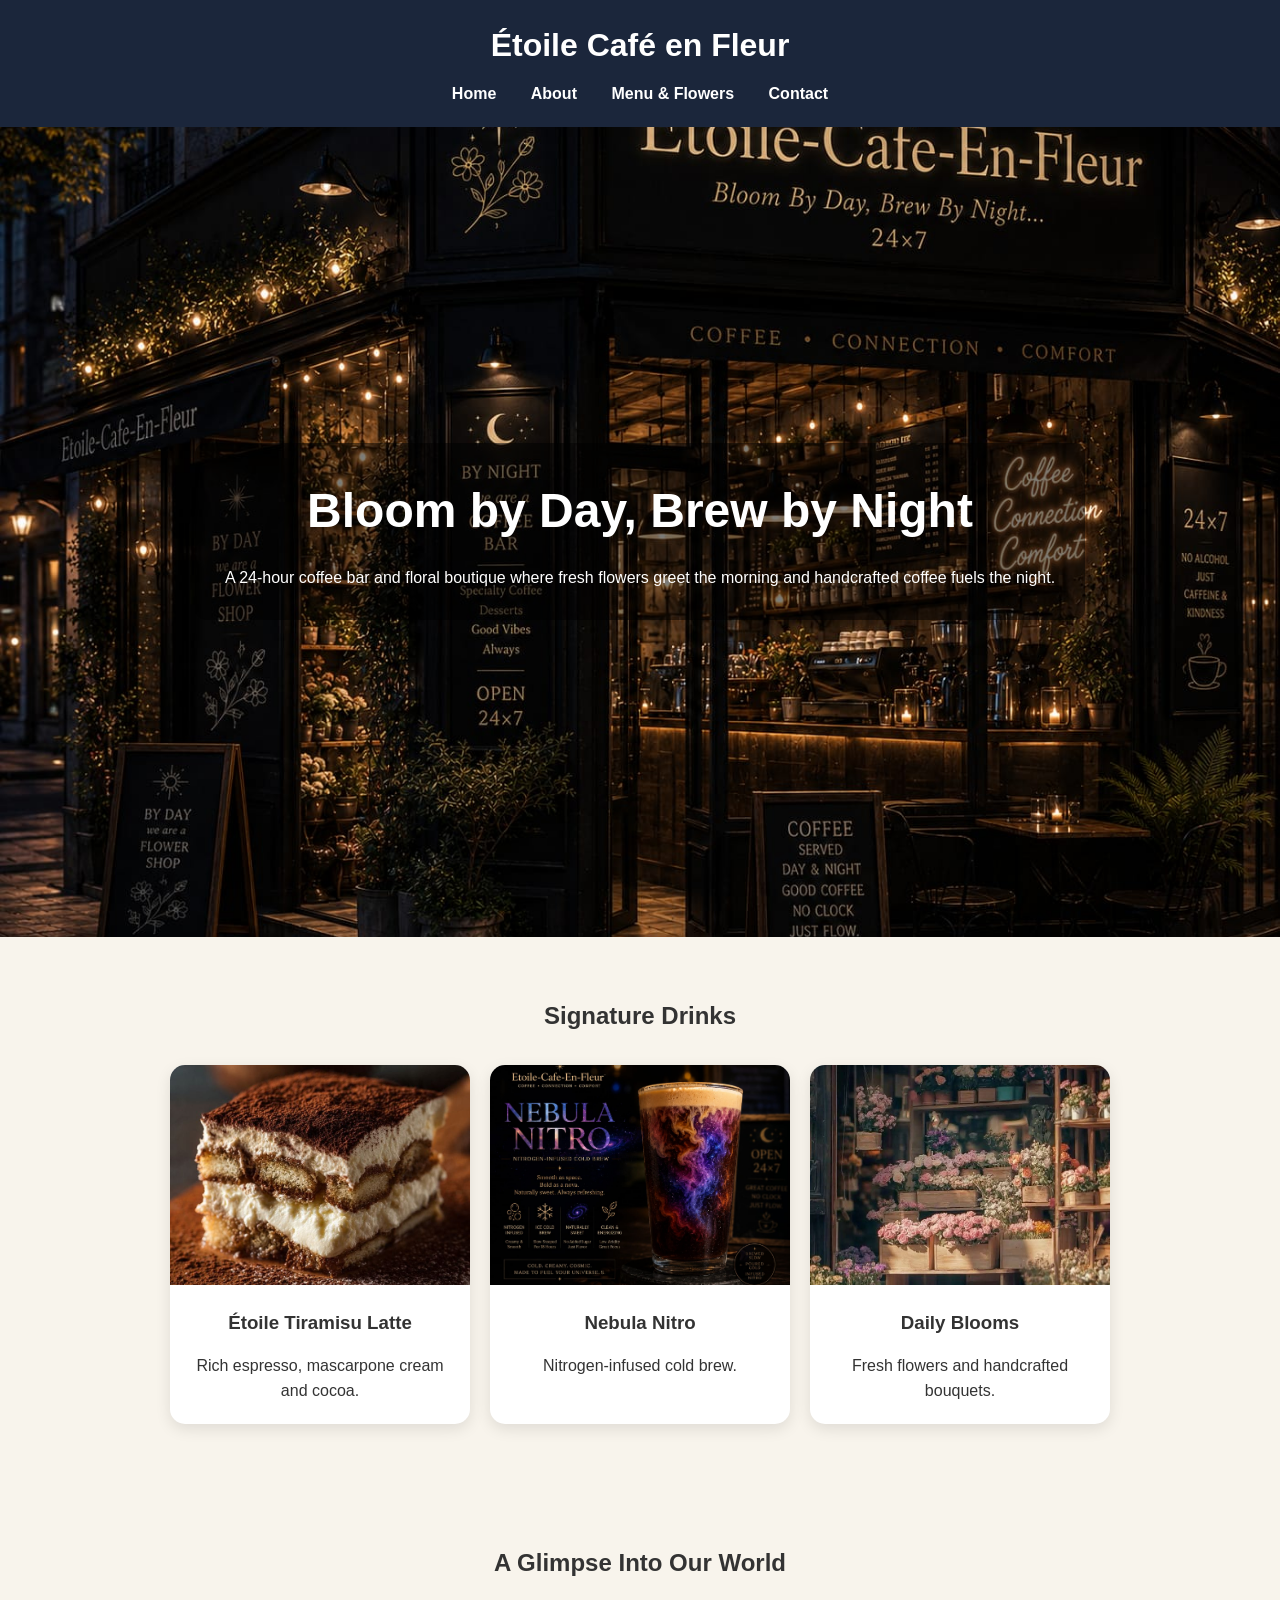
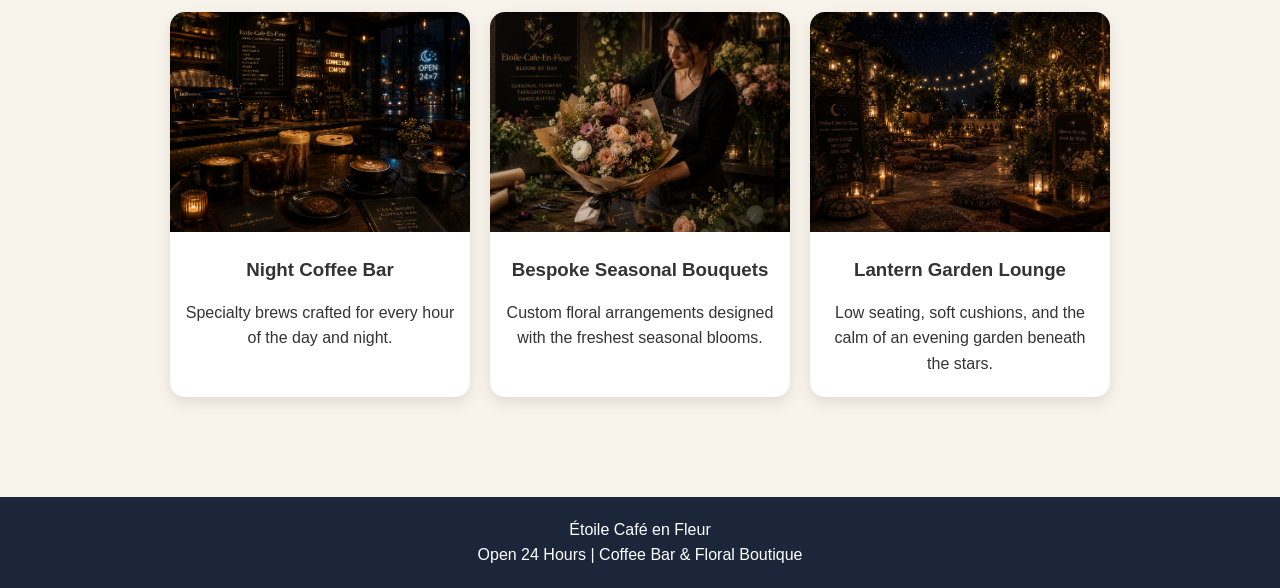
==== index.html @ 239c762a "Add files via upload" ====
<!DOCTYPE html>
<html lang="en">
<head>
<meta charset="UTF-8">
<meta name="viewport" content="width=device-width, initial-scale=1.0">
<title>Étoile Café en Fleur</title>
<link rel="stylesheet" href="css/style.css">
<link rel="icon" href="assets/favicon.png">
</head>
<body>

<header>
    <h1>Étoile Café en Fleur</h1>

    <nav>
        <a href="index.html">Home</a>
        <a href="about.html">About</a>
        <a href="menu.html">Menu & Flowers</a>
        <a href="contact.html">Contact</a>
    </nav>
</header>

<section class="hero">
    <div class="hero-content">
        <h2>Bloom by Day, Brew by Night</h2>
        <p>
            A 24-hour coffee bar and floral boutique where
            fresh flowers greet the morning and handcrafted
            coffee fuels the night.
        </p>
    </div>
</section>

<section class="section">
    <h2>Signature Drinks</h2>

    <div class="cards">

        <div class="card">
            <img src="images/tiramisu.jpg" alt="">
            <h3>Étoile Tiramisu Latte</h3>
            <p>Rich espresso, mascarpone cream and cocoa.</p>
        </div>

        <div class="card">
            <img src="images/coffee.jpg" alt="">
            <h3>Nebula Nitro</h3>
            <p>Nitrogen-infused cold brew.</p>
        </div>

        <div class="card">
            <img src="images/flowers.jpg" alt="">
            <h3>Daily Blooms</h3>
            <p>Fresh flowers and handcrafted bouquets.</p>
        </div>

    </div>
</section>
<section class="section">

<h2>A Glimpse Into Our World</h2>

<div class="cards">

<div class="card">
<img src="images/cafe1.jpg" alt="">
<h3>Night Coffee Bar</h3>
<p>Specialty brews crafted for every hour of the day and night.</p>
</div>

<div class="card">
<img src="images/cafe2.jpg" alt="">
<h3>Bespoke Seasonal Bouquets</h3>
<p>Custom floral arrangements designed with the freshest seasonal blooms.</p>
</div>

<div class="card">
<img src="images/cafe3.jpg" alt="">
<h3>Lantern Garden Lounge</h3>
<p>Low seating, soft cushions, and the calm of an evening garden beneath the stars.</p>
</div>

</div>

</section>
<footer>
    <p>Étoile Café en Fleur</p>
    <p>Open 24 Hours | Coffee Bar & Floral Boutique</p>
</footer>

</body>
</html>
---- css/style.css ----
*{
margin:0;
padding:0;
box-sizing:border-box;
}

body{
font-family:Arial, sans-serif;
background:#F8F4EC;
color:#333;
line-height:1.6;
}

header{
background:#1B263B;
color:white;
padding:20px;
text-align:center;
}

nav{
margin-top:10px;
}

nav a{
color:white;
text-decoration:none;
margin:0 15px;
font-weight:bold;
}

nav a:hover{
color:#D4AF37;
}

.hero{
height:90vh;
background:url("../images/hero.jpg") center/cover;
display:flex;
justify-content:center;
align-items:center;
text-align:center;
}

.hero-content{
background:rgba(0,0,0,0.5);
padding:30px;
color:white;
border-radius:10px;
}

.hero h2{
font-size:3rem;
margin-bottom:15px;
}

.section{
padding:60px 10%;
text-align:center;
}

.cards{
display:flex;
gap:20px;
justify-content:center;
flex-wrap:wrap;
margin-top:30px;
}

.card{
background:white;
width:300px;
border-radius:15px;
overflow:hidden;
box-shadow:0 5px 15px rgba(0,0,0,0.1);
transition:0.3s;
}

.card:hover{
transform:translateY(-5px);
}

.card img{
width:100%;
height:220px;
object-fit:cover;
}

.card h3{
padding:15px;
}

.card p{
padding:0 15px 20px;
}

.page-content{
padding:60px 10%;
}

.page-content h2{
color:#1B263B;
margin-top:20px;
margin-bottom:15px;
}

.page-content ul{
margin-left:20px;
margin-bottom:25px;
}

form{
display:flex;
flex-direction:column;
max-width:500px;
gap:15px;
margin-top:20px;
}

input,
textarea{
padding:12px;
border:1px solid #ccc;
border-radius:5px;
}

button{
background:#1B263B;
color:white;
border:none;
padding:12px;
cursor:pointer;
border-radius:5px;
}

button:hover{
background:#D4AF37;
color:black;
}

footer{
background:#1B263B;
color:white;
text-align:center;
padding:20px;
margin-top:40px;
}

@media(max-width:768px){

.hero h2{
font-size:2rem;
}

.cards{
flex-direction:column;
align-items:center;
}

}
.page-banner{
height:350px;
display:flex;
justify-content:center;
align-items:center;
text-align:center;
color:white;
font-size:2rem;
font-weight:bold;
}

.about-banner{
background:url("../images/about.jpg") center/cover;
}

.about-banner h2{
background:rgba(0,0,0,0.45);
padding:20px 40px;
border-radius:10px;
}
.menu-banner{
background:url("../images/menu.jpg") center/cover;
}

.menu-banner h2{
background:rgba(0,0,0,0.45);
padding:20px 40px;
border-radius:10px;
}
.contact-banner{
background:url("../images/contact.jpg") center/cover;
}

.contact-banner h2{
background:rgba(0,0,0,0.45);
padding:20px 40px;
border-radius:10px;
}
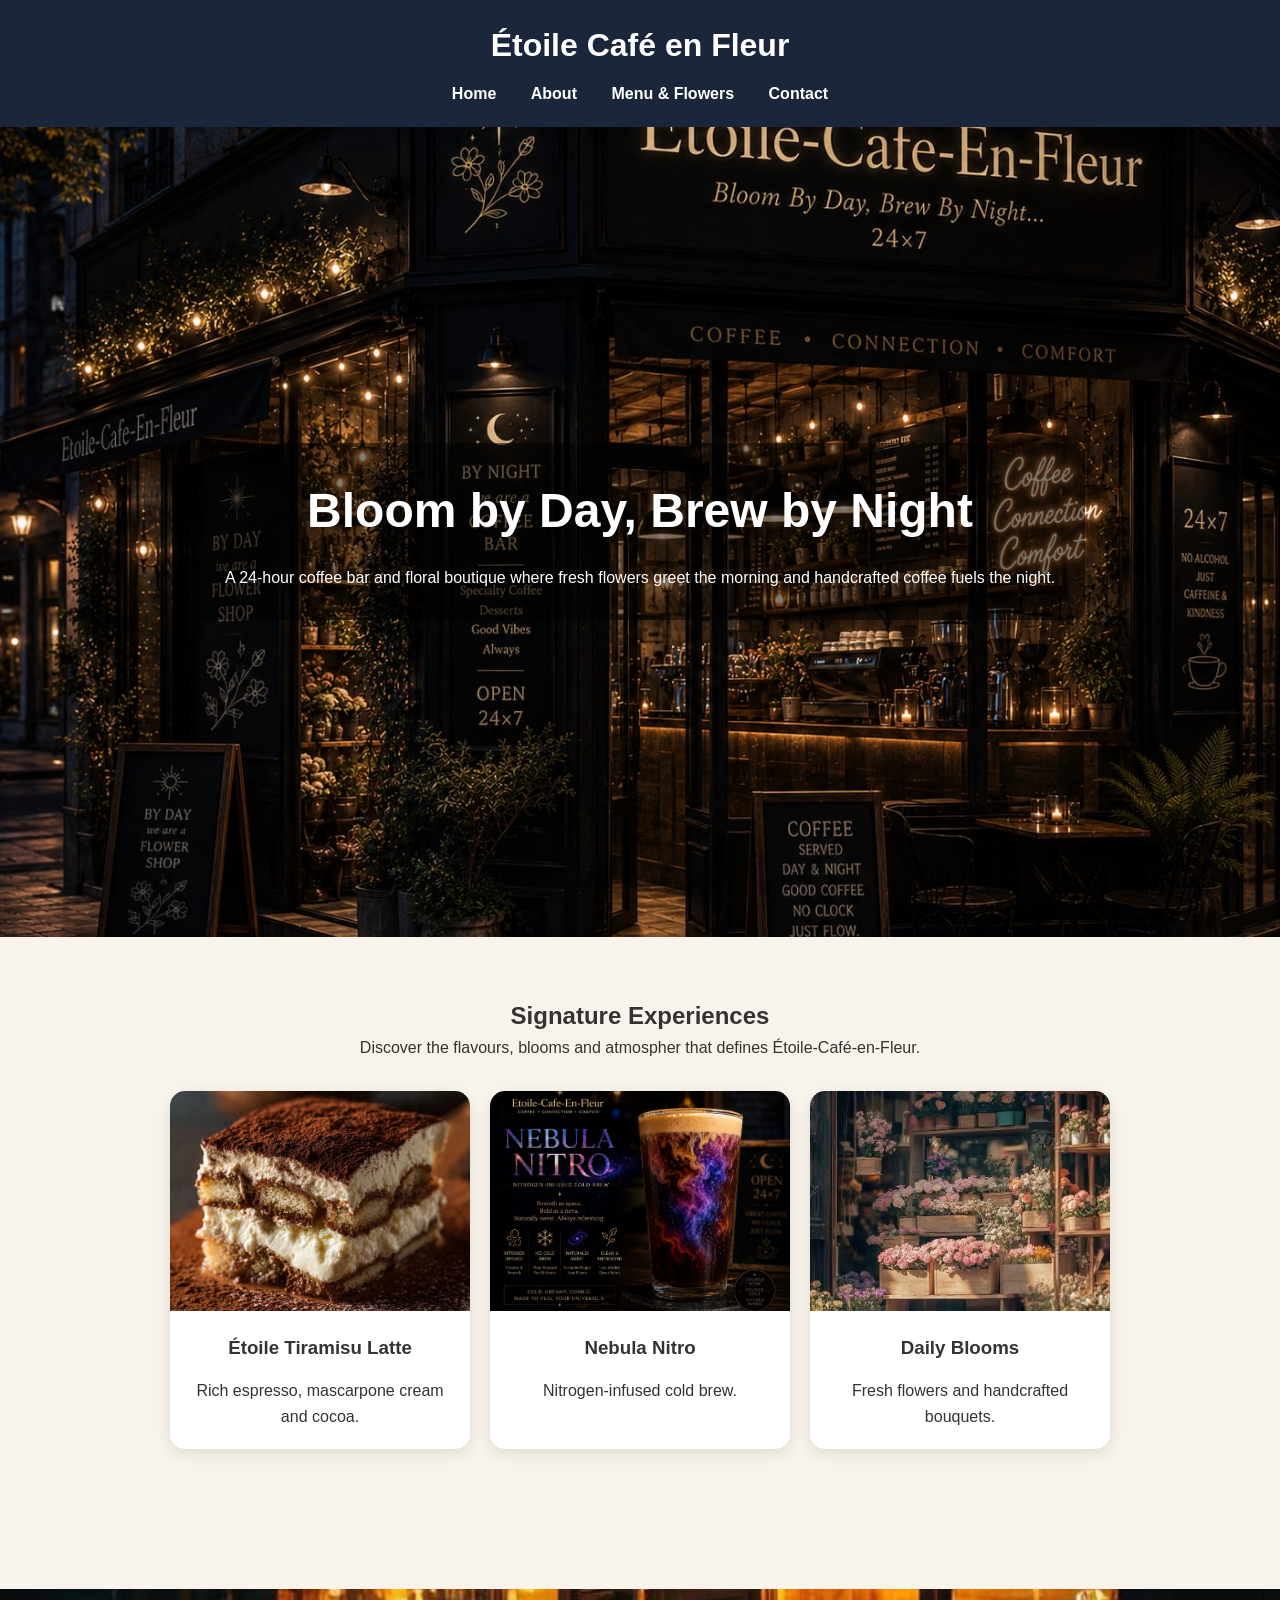
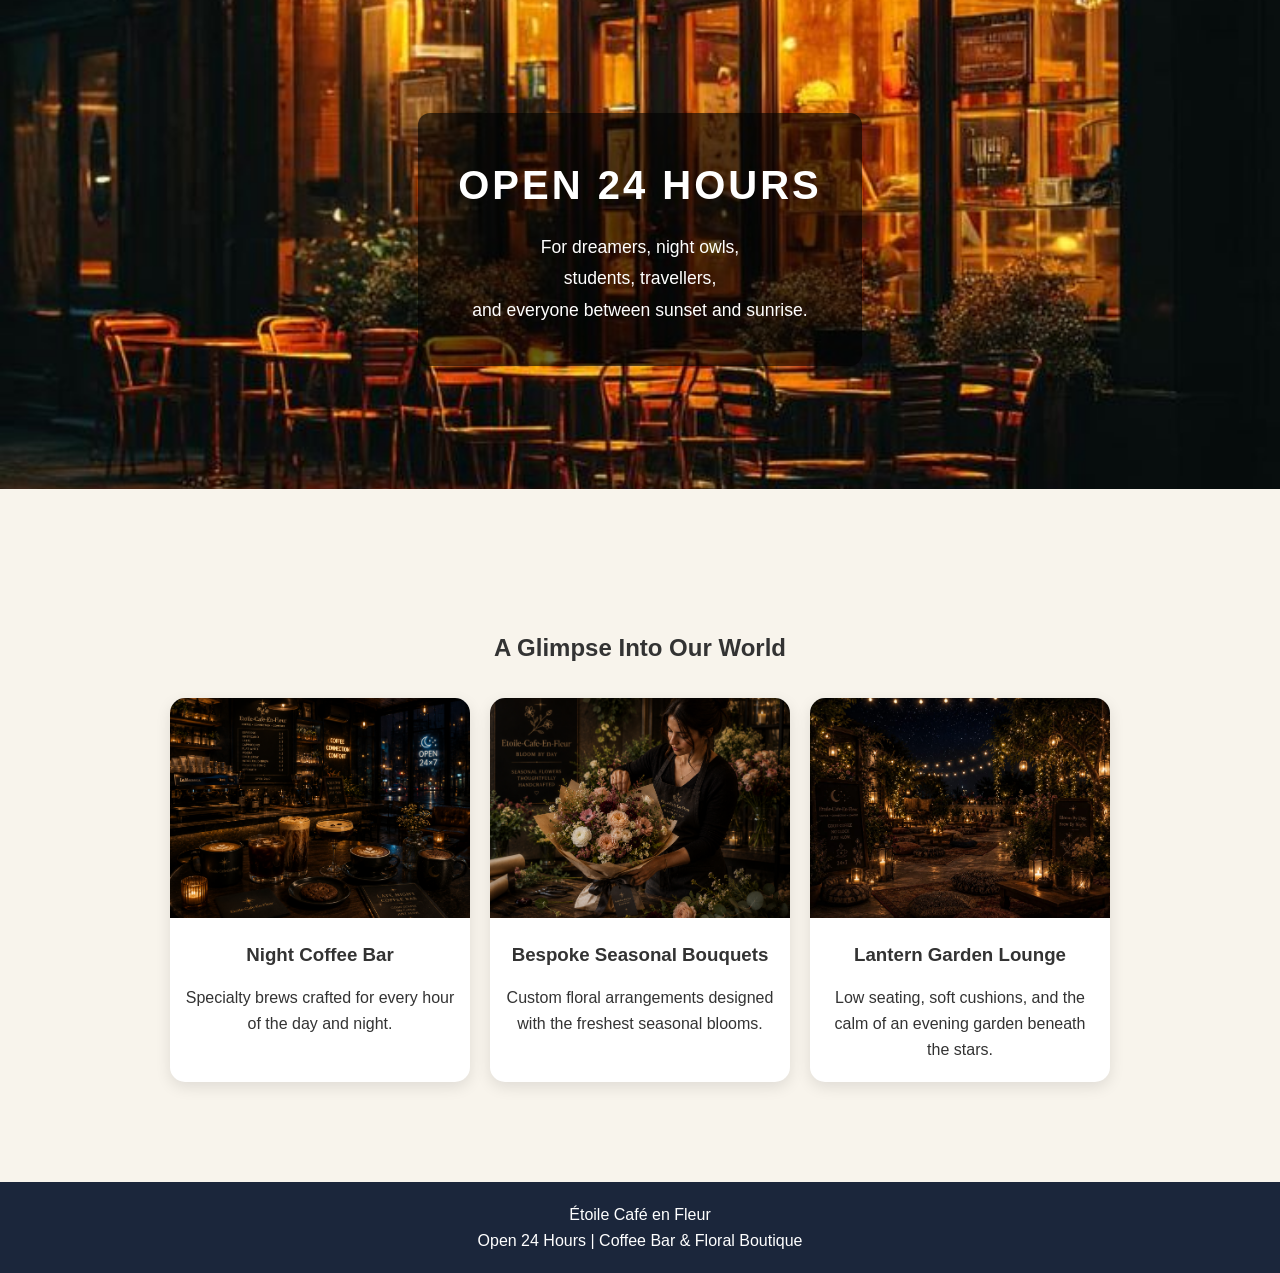
==== commit 7e9f2b27: "Add files via upload" ====
--- a/index.html
+++ b/index.html
@@ -32,7 +32,8 @@
 </section>
 
 <section class="section">
-    <h2>Signature Drinks</h2>
+    <h2>Signature Experiences</h2>
+    <p class="section-subtitle"> Discover the flavours, blooms and atmospher that defines Étoile-Café-en-Fleur.</p>
 
     <div class="cards">
 
@@ -56,6 +57,19 @@
 
     </div>
 </section>
+
+<section class="night-banner">
+    <div class="night-overlay">
+        <h2>OPEN 24 HOURS</h2>
+
+        <p>
+            For dreamers, night owls,<br>
+            students, travellers,<br>
+            and everyone between sunset and sunrise.
+        </p>
+    </div>
+</section>
+
 <section class="section">
 
 <h2>A Glimpse Into Our World</h2>
--- a/css/style.css
+++ b/css/style.css
@@ -195,4 +195,35 @@
 background:rgba(0,0,0,0.45);
 padding:20px 40px;
 border-radius:10px;
+}
+.night-banner{
+    background:url("../images/night-banner.jpg");
+    background-size:cover;
+    background-position:center center;
+    height:500px;
+
+    display:flex;
+    justify-content:center;
+    align-items:center;
+
+    margin:80px 0;
+}
+
+.night-overlay{
+    background:rgba(0,0,0,0.6);
+    padding:40px;
+    border-radius:12px;
+    text-align:center;
+    color:white;
+}
+
+.night-overlay h2{
+    font-size:2.5rem;
+    margin-bottom:15px;
+    letter-spacing:3px;
+}
+
+.night-overlay p{
+    font-size:1.1rem;
+    line-height:1.8;
 }
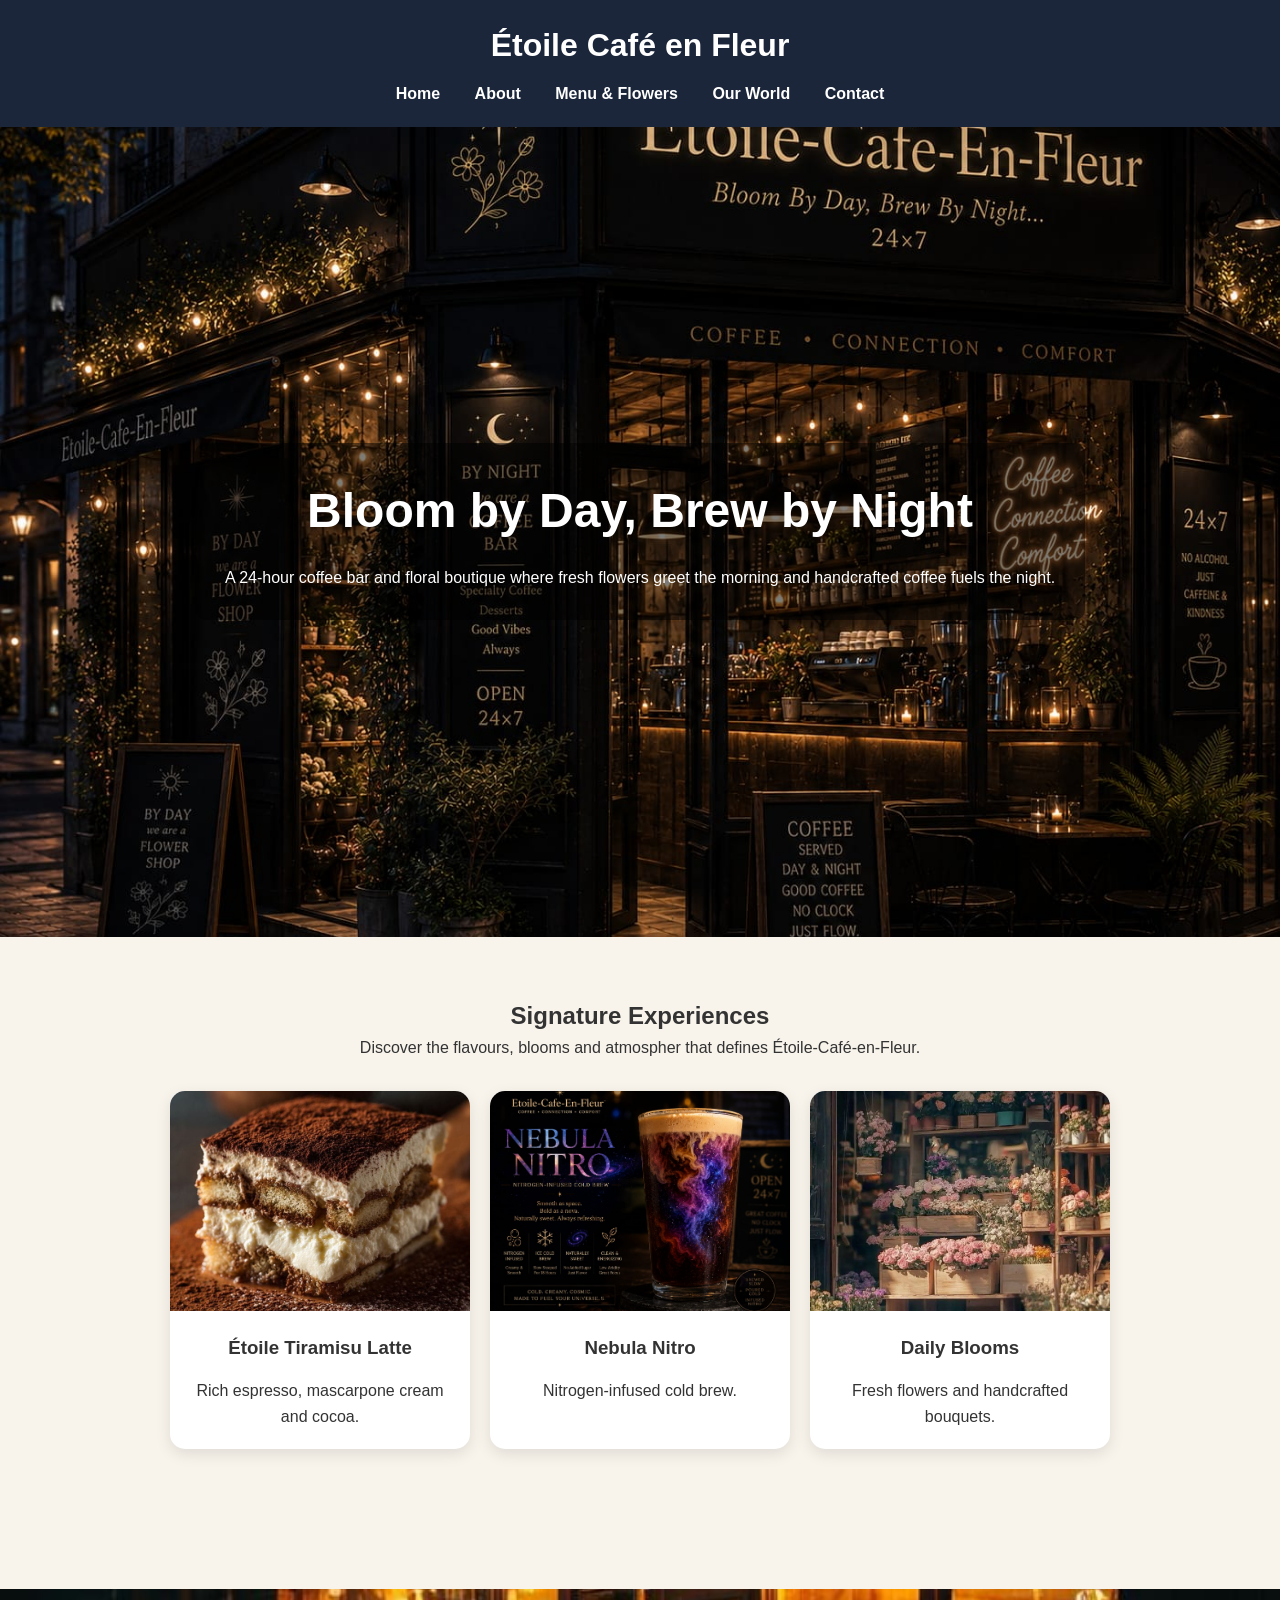
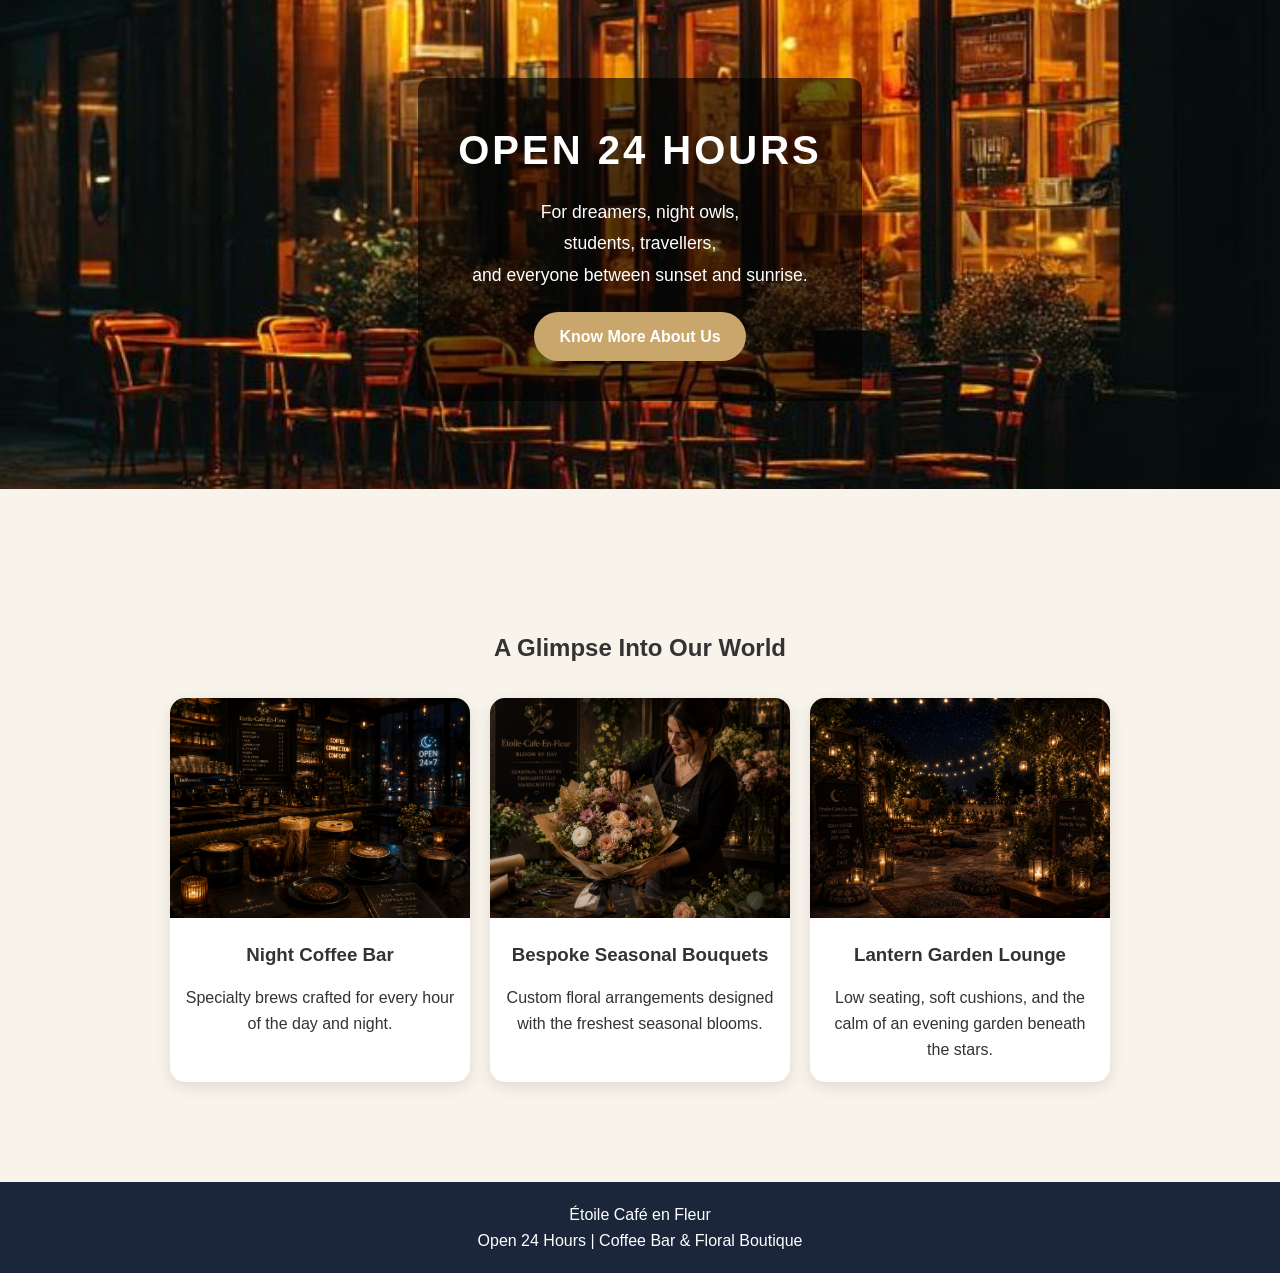
==== commit 60a4d312: "Add files via upload" ====
--- a/index.html
+++ b/index.html
@@ -16,6 +16,7 @@
         <a href="index.html">Home</a>
         <a href="about.html">About</a>
         <a href="menu.html">Menu & Flowers</a>
+        <a href="gallery.html">Our World</a>
         <a href="contact.html">Contact</a>
     </nav>
 </header>
@@ -67,7 +68,10 @@
             students, travellers,<br>
             and everyone between sunset and sunrise.
         </p>
-    </div>
+        <a href="about.html" class="about-btn">
+    Know More About Us
+        </a>
+     </div>
 </section>
 
 <section class="section">
--- a/css/style.css
+++ b/css/style.css
@@ -226,4 +226,178 @@
 .night-overlay p{
     font-size:1.1rem;
     line-height:1.8;
+}
+
+.about-btn{
+    display:inline-block;
+    margin-top:20px;
+    padding:12px 25px;
+    background:#c9a66b;
+    color:white;
+    text-decoration:none;
+    border-radius:30px;
+    font-weight:bold;
+    transition:0.3s;
+}
+
+.about-btn:hover{
+    background:#b38f54;
+}
+.gallery-links{
+    display:flex;
+    flex-wrap:wrap;
+    justify-content:center;
+    gap:15px;
+    margin-top:30px;
+}
+
+.gallery-links a{
+     background:linear-gradient(135deg,#d4af7f,#f0d6a8);
+    color:#fff;
+    text-decoration:none;
+    padding:14px 30px;
+    border-radius:40px;
+    font-weight:600;
+    letter-spacing:0.5px;
+    transition:0.3s;
+    box-shadow:0 4px 12px rgba(0,0,0,0.15);
+}
+
+.gallery-links a:hover{
+  transform:translateY(-3px);
+    box-shadow:0 8px 18px rgba(0,0,0,0.2);  
+}
+.gallery-grid{
+    display:grid;
+    grid-template-columns:repeat(auto-fit,minmax(300px,1fr));
+    gap:20px;
+    margin-top:30px;
+}
+
+.gallery-grid img{
+    width:100%;
+    height:250px;
+    object-fit:cover;
+    border-radius:15px;
+    box-shadow:0 4px 15px rgba(0,0,0,0.15);
+    transition:0.3s;
+}
+
+.gallery-grid img:hover{
+    transform:scale(1.03);
+}
+.gallery-hero{
+    height:500px;
+    background:url("../images/ourworld-banner.jpg") center center/cover no-repeat;
+    display:flex;
+    justify-content:center;
+    align-items:center;
+    text-align:center;
+    position:relative;
+}
+
+.gallery-overlay{
+    background:rgba(0,0,0,0.45);
+    padding:40px;
+    border-radius:20px;
+    color:white;
+    max-width:900px;
+    margin:auto;
+    text-align:center;
+}
+
+.gallery-overlay h1{
+    font-size:4rem;
+    margin-bottom:20px;
+    letter-spacing:2px;
+}
+
+.gallery-overlay p{
+    font-size:1.2rem;
+    line-height:1.8;
+}
+.world-divider{
+    width:120px;
+    height:2px;
+    background:#d4af7f;
+    border:none;
+    margin:40px auto;
+}
+.drink-card{
+    text-align:center;
+    margin-bottom:60px;
+}
+
+.drink-card img{
+    width:100%;
+    height:auto;
+    border-radius:15px;
+}
+
+.drink-card h3{
+    margin-top:15px;
+    font-size:1.6rem;
+}
+
+.drink-card p{
+    max-width:500px;
+    margin:10px auto;
+    line-height:1.6;
+}
+.dreamscape-ending{
+    text-align:center;
+    font-size:1.4rem;
+    font-weight:bold;
+    margin:70px 0;
+    color:#b88c57;
+    letter-spacing:2px;
+}
+.followourjourney a{
+    color:#b38f54;
+    font-size:1.1rem;
+    text-decoration:none;
+    margin:0 15px;
+    font-weight:bold;
+}
+
+.followourjourney a:hover{
+    color:#d4af7f;
+}
+.hours{
+    max-width:900px;
+    margin:auto;
+    padding:60px 20px;
+}
+
+.hours h2{
+    text-align:center;
+    margin-bottom:30px;
+}
+
+.hours-box{
+    background:#1f1f1f;
+    color:white;
+    padding:30px;
+    border-radius:15px;
+}
+
+.hours-box h2{
+    color:#c9a66b;
+    margin-top:60px;
+}
+
+.hours-box ul{
+    margin-bottom:20px;
+}
+.hours-box{
+    background: linear-gradient(
+        135deg,
+        #4b2e2a,
+        #6a463f
+    );
+
+    color:white;
+    padding:40px;
+    border-radius:20px;
+    margin-bottom:100px;
 }
